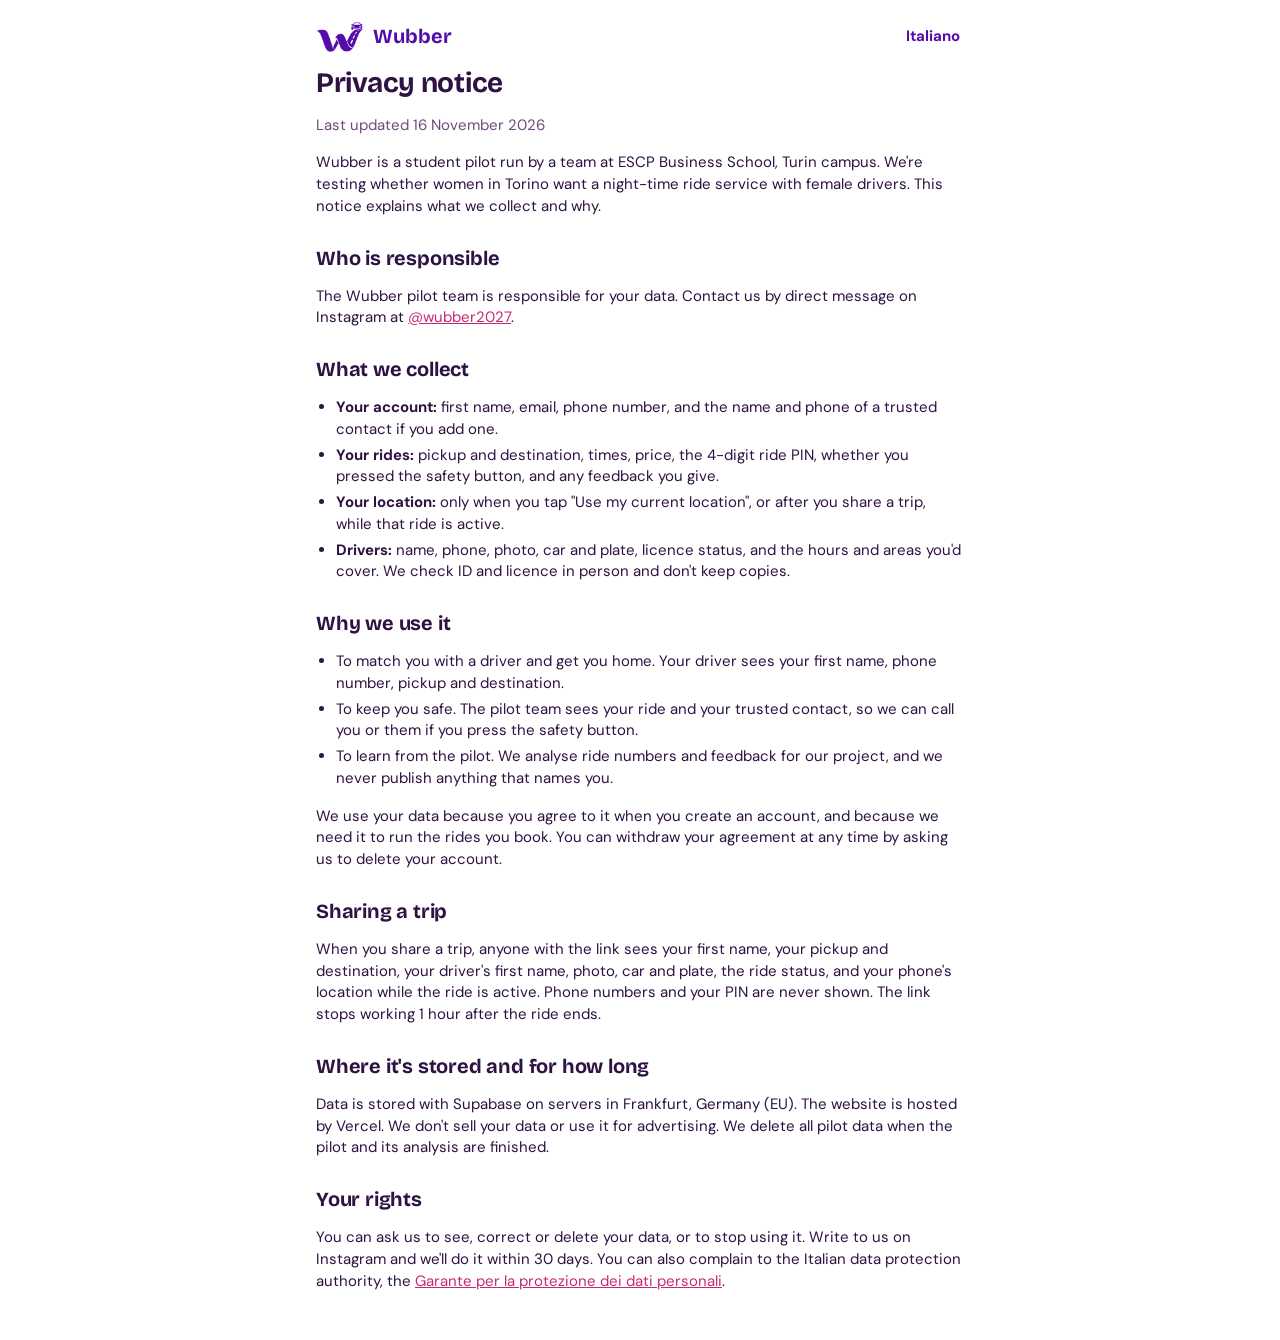
==== privacy.html @ 51c751d9 "Privacy notice, driver photos, live trip sharing, Italian, install button - privacy.html (EN/IT) and" ====
<!doctype html>
<html lang="en">
<head>
<meta charset="utf-8">
<meta name="viewport" content="width=device-width, initial-scale=1, viewport-fit=cover">
<meta name="theme-color" content="#540CAA">
<title>Wubber privacy</title>
<link rel="icon" href="icon-192.png" type="image/png">
<link rel="preconnect" href="https://fonts.googleapis.com">
<link rel="preconnect" href="https://fonts.gstatic.com" crossorigin>
<link rel="stylesheet" href="https://fonts.googleapis.com/css2?family=Bricolage+Grotesque:opsz,wght@12..96,600;12..96,700&family=DM+Sans:opsz,wght@9..40,400;9..40,500;9..40,700&display=swap">
<link rel="stylesheet" href="styles.css">
<style>
  body { margin: 0; }
  .doc { max-width: 680px; margin: 0 auto; padding: 20px 16px 48px; display: flex; flex-direction: column; gap: 14px; }
  .doc h2 { margin-top: 12px; }
  .doc ul { margin: 0; padding-left: 20px; display: flex; flex-direction: column; gap: 4px; }
  .doc-top { display: flex; align-items: center; justify-content: space-between; gap: 10px; }
  .doc-top a.brand-link { display: flex; align-items: center; gap: 10px; font-family: var(--font-display); font-weight: 700; font-size: 20px; color: var(--brand); text-decoration: none; }
  html[data-lang="it"] [lang="en"].body, html:not([data-lang="it"]) [lang="it"].body { display: none; }
</style>
</head>
<body>
<main class="doc" data-no-translate>
  <div class="doc-top">
    <a class="brand-link" href="./"><img src="logo-mark.png" alt="" width="47" height="30">Wubber</a>
    <button type="button" class="lang-btn" data-lang-toggle data-no-translate>Italiano</button>
  </div>

  <section class="body section" lang="en">
    <h1>Privacy notice</h1>
    <p class="muted">Last updated 16 November 2026</p>
    <p>Wubber is a student pilot run by a team at ESCP Business School, Turin campus. We're testing whether women in Torino want a night-time ride service with female drivers. This notice explains what we collect and why.</p>

    <h2>Who is responsible</h2>
    <p>The Wubber pilot team is responsible for your data. Contact us by direct message on Instagram at <a href="https://www.instagram.com/wubber2027/" target="_blank" rel="noopener">@wubber2027</a>.</p>

    <h2>What we collect</h2>
    <ul>
      <li><b>Your account:</b> first name, email, phone number, and the name and phone of a trusted contact if you add one.</li>
      <li><b>Your rides:</b> pickup and destination, times, price, the 4-digit ride PIN, whether you pressed the safety button, and any feedback you give.</li>
      <li><b>Your location:</b> only when you tap "Use my current location", or after you share a trip, while that ride is active.</li>
      <li><b>Drivers:</b> name, phone, photo, car and plate, licence status, and the hours and areas you'd cover. We check ID and licence in person and don't keep copies.</li>
    </ul>

    <h2>Why we use it</h2>
    <ul>
      <li>To match you with a driver and get you home. Your driver sees your first name, phone number, pickup and destination.</li>
      <li>To keep you safe. The pilot team sees your ride and your trusted contact, so we can call you or them if you press the safety button.</li>
      <li>To learn from the pilot. We analyse ride numbers and feedback for our project, and we never publish anything that names you.</li>
    </ul>
    <p>We use your data because you agree to it when you create an account, and because we need it to run the rides you book. You can withdraw your agreement at any time by asking us to delete your account.</p>

    <h2>Sharing a trip</h2>
    <p>When you share a trip, anyone with the link sees your first name, your pickup and destination, your driver's first name, photo, car and plate, the ride status, and your phone's location while the ride is active. Phone numbers and your PIN are never shown. The link stops working 1 hour after the ride ends.</p>

    <h2>Where it's stored and for how long</h2>
    <p>Data is stored with Supabase on servers in Frankfurt, Germany (EU). The website is hosted by Vercel. We don't sell your data or use it for advertising. We delete all pilot data when the pilot and its analysis are finished.</p>

    <h2>Your rights</h2>
    <p>You can ask us to see, correct or delete your data, or to stop using it. Write to us on Instagram and we'll do it within 30 days. You can also complain to the Italian data protection authority, the <a href="https://www.garanteprivacy.it" target="_blank" rel="noopener">Garante per la protezione dei dati personali</a>.</p>
  </section>

  <section class="body section" lang="it">
    <h1>Informativa sulla privacy</h1>
    <p class="muted">Ultimo aggiornamento: 16 novembre 2026</p>
    <p>Wubber è un progetto pilota gestito da un gruppo di studenti di ESCP Business School, campus di Torino. Stiamo verificando se le donne a Torino desiderano un servizio di corse notturne con autiste donne. Questa informativa spiega quali dati raccogliamo e perché.</p>

    <h2>Chi è responsabile</h2>
    <p>Il team del progetto pilota Wubber è responsabile dei tuoi dati. Contattaci con un messaggio diretto su Instagram: <a href="https://www.instagram.com/wubber2027/" target="_blank" rel="noopener">@wubber2027</a>.</p>

    <h2>Cosa raccogliamo</h2>
    <ul>
      <li><b>Il tuo account:</b> nome, email, numero di telefono e, se lo aggiungi, nome e telefono di un contatto di fiducia.</li>
      <li><b>Le tue corse:</b> partenza e destinazione, orari, prezzo, il PIN di 4 cifre, se hai premuto il pulsante di sicurezza e il feedback che lasci.</li>
      <li><b>La tua posizione:</b> solo quando tocchi "Usa la mia posizione attuale" oppure, dopo aver condiviso un viaggio, mentre quella corsa è in corso.</li>
      <li><b>Autiste:</b> nome, telefono, foto, auto e targa, stato della licenza, orari e zone. Verifichiamo documento e licenza di persona e non ne conserviamo copie.</li>
    </ul>

    <h2>Perché li usiamo</h2>
    <ul>
      <li>Per abbinarti a un'autista e portarti a casa. L'autista vede il tuo nome, il tuo telefono, la partenza e la destinazione.</li>
      <li>Per la tua sicurezza. Il team vede la tua corsa e il tuo contatto di fiducia, così può chiamare te o lui se premi il pulsante di sicurezza.</li>
      <li>Per imparare dal progetto. Analizziamo numeri delle corse e feedback per il nostro progetto, senza mai pubblicare nulla che ti identifichi.</li>
    </ul>
    <p>Usiamo i tuoi dati perché dai il consenso quando crei l'account e perché ci servono per gestire le corse che prenoti. Puoi revocare il consenso in qualsiasi momento chiedendoci di eliminare il tuo account.</p>

    <h2>Condividere un viaggio</h2>
    <p>Quando condividi un viaggio, chi ha il link vede il tuo nome, partenza e destinazione, il nome, la foto, l'auto e la targa dell'autista, lo stato della corsa e la posizione del tuo telefono mentre la corsa è in corso. Numeri di telefono e PIN non vengono mai mostrati. Il link smette di funzionare 1 ora dopo la fine della corsa.</p>

    <h2>Dove sono conservati e per quanto</h2>
    <p>I dati sono conservati da Supabase su server a Francoforte, in Germania (UE). Il sito è ospitato da Vercel. Non vendiamo i tuoi dati e non li usiamo per pubblicità. Cancelliamo tutti i dati del progetto quando il pilota e la sua analisi sono conclusi.</p>

    <h2>I tuoi diritti</h2>
    <p>Puoi chiederci di vedere, correggere o cancellare i tuoi dati, o di smettere di usarli. Scrivici su Instagram e lo faremo entro 30 giorni. Puoi anche presentare reclamo al <a href="https://www.garanteprivacy.it" target="_blank" rel="noopener">Garante per la protezione dei dati personali</a>.</p>
  </section>
</main>
<script src="i18n.js"></script>
</body>
</html>
---- styles.css ----
/* Layout: one phone-width app column, three tabs (Ride, Drive, Team) switched from a bottom bar. Deliberately light: pink and white. */
:root {
  --bg: #FFFFFF;
  --surface: #FFF2F7;
  --surface-2: #FFE3EF;
  --line: #EDC8DF;
  --ink: #2E1242;
  --muted: #6E4B7C;
  --accent: #C42A6F;
  --accent-ink: #FFFFFF;
  --accent-soft: #FFD9E9;
  --brand: #540CAA;
  --brand-soft: #EFE6FA;
  --danger: #B8212B;
  --danger-soft: #FDE2E4;
  --ok: #17704D;
  --ok-soft: #DCF2E7;
  --warn: #8A5300;
  --warn-soft: #FFEFD3;
  --shadow: 0 10px 28px rgba(120, 30, 70, 0.14);
  --font-display: "Bricolage Grotesque", "Avenir Next", "Segoe UI", sans-serif;
  --font-body: "DM Sans", "Helvetica Neue", "Segoe UI", sans-serif;
  --r-lg: 22px;
  --r-md: 14px;
  color-scheme: light;
}
html, body { background: var(--bg); color: var(--ink); }
body { font-family: var(--font-body); font-size: 15px; line-height: 1.45; -webkit-font-smoothing: antialiased; }
* { box-sizing: border-box; }
h1, h2, h3 { font-family: var(--font-display); margin: 0; text-wrap: balance; letter-spacing: -0.01em; }
h1 { font-size: 28px; line-height: 1.1; }
h2 { font-size: 20px; line-height: 1.2; }
h3 { font-size: 16px; }
p { margin: 0; }
button, input, select, textarea { font: inherit; color: inherit; }
a { color: var(--accent); }
:focus-visible { outline: 3px solid var(--accent); outline-offset: 2px; }
@media (prefers-reduced-motion: reduce) { * { transition: none !important; animation: none !important; } }

.app {
  max-width: 520px; margin: 0 auto;
  padding-left: max(16px, env(safe-area-inset-left, 0px));
  padding-right: max(16px, env(safe-area-inset-right, 0px));
  padding-block: 16px 112px;
  display: flex; flex-direction: column; gap: 16px;
}
.topbar { display: flex; align-items: center; justify-content: space-between; gap: 12px; }
.brand { display: flex; align-items: center; gap: 10px; }
.brand-mark { width: 36px; height: 36px; border-radius: 12px; background: var(--accent); color: var(--accent-ink); display: grid; place-items: center; flex: none; }
.brand-name { font-family: var(--font-display); font-weight: 700; font-size: 18px; line-height: 1; }
.brand-sub { font-size: 12px; color: var(--muted); margin-top: 3px; }
.conn { display: inline-flex; align-items: center; gap: 6px; font-size: 12px; font-weight: 500; color: var(--muted); padding: 6px 10px; border-radius: 999px; background: var(--surface); white-space: nowrap; }
.conn i { width: 8px; height: 8px; border-radius: 50%; background: var(--muted); }
.conn.live i { background: var(--ok); }
.conn.live { color: var(--ok); }

.banner { padding: 12px 14px; border-radius: var(--r-md); background: var(--warn-soft); color: var(--warn); font-size: 14px; }
.section { display: flex; flex-direction: column; gap: 16px; }
.card { background: var(--surface); border-radius: var(--r-lg); padding: 16px; display: flex; flex-direction: column; gap: 14px; }
.card.plain { background: var(--bg); border: 1px solid var(--line); }
.stack { display: flex; flex-direction: column; gap: 6px; }
.row { display: flex; gap: 10px; flex-wrap: wrap; align-items: center; }
.grid2 { display: grid; grid-template-columns: repeat(2, minmax(0, 1fr)); gap: 10px; }
.lbl { font-size: 12px; font-weight: 500; color: var(--muted); text-transform: uppercase; letter-spacing: 0.07em; }
.fine { font-size: 13px; color: var(--muted); }
.muted { color: var(--muted); }

input[type=text], input[type=tel], input[type=number], input[type=email], input[type=password], select, textarea {
  width: 100%; min-height: 46px; border-radius: 12px; border: 1px solid var(--line); background: var(--bg);
  padding: 10px 14px; font-size: 16px;
}
textarea { min-height: 80px; resize: vertical; }
input::placeholder, textarea::placeholder { color: var(--muted); opacity: .75; }
[hidden] { display: none !important; }
select { appearance: none; background-image: linear-gradient(45deg, transparent 50%, var(--muted) 50%), linear-gradient(135deg, var(--muted) 50%, transparent 50%); background-position: calc(100% - 20px) 50%, calc(100% - 15px) 50%; background-size: 5px 5px; background-repeat: no-repeat; padding-right: 36px; }

.btn { min-height: 48px; border-radius: 999px; border: none; padding: 0 20px; font-weight: 700; font-size: 16px; cursor: pointer; display: inline-flex; align-items: center; justify-content: center; gap: 8px; text-decoration: none; }
.btn-primary { background: var(--accent); color: var(--accent-ink); }
.btn-primary:disabled { background: #E4E0E2; color: #6F6A6D; cursor: not-allowed; }
.btn-ghost { background: var(--bg); color: var(--ink); border: 1px solid var(--line); }
.btn-danger { background: var(--danger); color: #FFFFFF; }
.btn-sm { min-height: 40px; font-size: 14px; padding: 0 14px; }
.btn-block { width: 100%; }
.btn-big { min-height: 58px; font-size: 17px; }
.linkbtn { background: none; border: none; padding: 6px 0; color: var(--accent); font-weight: 500; cursor: pointer; text-decoration: underline; text-underline-offset: 3px; min-height: 44px; }

/* Address autocomplete */
.ac { position: relative; }
.ac-list { position: absolute; z-index: 20; left: 0; right: 0; top: calc(100% + 6px); margin: 0; padding: 6px; list-style: none; background: var(--bg); border: 1px solid var(--line); border-radius: 16px; box-shadow: var(--shadow); max-height: 300px; overflow-y: auto; }
.opt { display: flex; gap: 10px; align-items: center; padding: 9px 10px; border-radius: 10px; cursor: pointer; min-height: 48px; }
.opt:hover, .opt[aria-selected=true] { background: var(--surface); }
.opt svg { flex: none; color: var(--muted); }
.opt b { display: block; font-weight: 700; font-size: 15px; }
.opt small { display: block; font-size: 12px; color: var(--muted); }
.opt.free b { font-weight: 500; }

/* Switch */
.switch-row { display: flex; align-items: center; justify-content: space-between; gap: 12px; min-height: 56px; }
.switch-row + .switch-row { border-top: 1px solid var(--line); }
input[role=switch] { appearance: none; flex: none; width: 52px; height: 32px; border-radius: 16px; background: var(--line); position: relative; cursor: pointer; transition: background .15s; }
input[role=switch]::after { content: ""; position: absolute; top: 3px; left: 3px; width: 26px; height: 26px; border-radius: 50%; background: var(--bg); box-shadow: 0 1px 3px rgba(58, 16, 41, .25); transition: transform .15s; }
input[role=switch]:checked { background: var(--accent); }
input[role=switch]:checked::after { transform: translateX(20px); }

/* Pills (radio / checkbox) */
.pills { display: flex; flex-wrap: wrap; gap: 8px; }
.pill { position: relative; display: inline-flex; align-items: center; min-height: 44px; padding: 0 14px; border-radius: 999px; border: 1px solid var(--line); background: var(--bg); font-size: 14px; font-weight: 500; cursor: pointer; }
.pill input { position: absolute; opacity: 0; inset: 0; margin: 0; cursor: pointer; }
.pill:has(input:checked) { background: var(--accent-soft); border-color: var(--accent); color: var(--accent); }
.pill:has(input:focus-visible) { outline: 3px solid var(--accent); outline-offset: 2px; }
.check { display: flex; gap: 10px; align-items: flex-start; font-size: 14px; color: var(--muted); }
.check input { width: 20px; height: 20px; margin: 1px 0 0; accent-color: var(--accent); flex: none; }

/* Estimate */
.estimate { border-radius: var(--r-md); background: var(--bg); border: 1px dashed var(--line); padding: 12px 14px; display: flex; flex-direction: column; gap: 6px; }
.est-row { display: flex; justify-content: space-between; gap: 12px; align-items: baseline; }
.est-row strong { font-family: var(--font-display); font-size: 22px; font-variant-numeric: tabular-nums; }
.est-row > div { display: flex; flex-direction: column; gap: 2px; }
.est-row > div:last-child { align-items: flex-end; text-align: right; }

/* Live ride */
.steps { display: grid; grid-template-columns: repeat(4, minmax(0, 1fr)); gap: 6px; }
.step { display: flex; flex-direction: column; gap: 6px; font-size: 11px; color: var(--muted); font-weight: 500; }
.step i { height: 6px; border-radius: 3px; background: var(--line); }
.step.done i { background: var(--accent); }
.step.done { color: var(--ink); }
.pin { display: flex; gap: 8px; }
.pin.sm { gap: 5px; } .pin.sm span { width: 34px; height: 42px; font-size: 20px; border-radius: 10px; }
.pin span { width: 48px; height: 58px; border-radius: 12px; background: var(--bg); border: 1px solid var(--line); display: grid; place-items: center; font-family: var(--font-display); font-size: 28px; font-weight: 700; font-variant-numeric: tabular-nums; }
.driver { display: flex; gap: 14px; align-items: center; }
.avatar { width: 60px; height: 60px; border-radius: 50%; background: var(--accent-soft); color: var(--accent); display: grid; place-items: center; font-family: var(--font-display); font-weight: 700; font-size: 22px; flex: none; }
.badges { display: flex; flex-wrap: wrap; gap: 6px; }
.badge { display: inline-flex; align-items: center; gap: 5px; padding: 4px 9px; border-radius: 8px; font-size: 12px; font-weight: 500; background: var(--ok-soft); color: var(--ok); }
.kv { display: grid; grid-template-columns: repeat(2, minmax(0, 1fr)); gap: 12px; }
.kv div { display: flex; flex-direction: column; gap: 2px; min-width: 0; }
.kv b { font-weight: 500; overflow-wrap: anywhere; }
.alert { background: var(--danger-soft); color: var(--danger); border-radius: var(--r-md); padding: 12px 14px; font-weight: 500; font-size: 14px; }
.note { background: var(--ok-soft); color: var(--ok); border-radius: var(--r-md); padding: 12px 14px; font-size: 14px; }

/* Chips & lists (team) */
.chip { display: inline-flex; align-items: center; padding: 3px 9px; border-radius: 999px; font-size: 12px; font-weight: 700; letter-spacing: .02em; }
.chip.new { background: var(--accent-soft); color: var(--accent); }
.chip.assigned { background: var(--warn-soft); color: var(--warn); }
.chip.on_trip { background: var(--accent); color: var(--accent-ink); }
.chip.completed, .chip.verified { background: var(--ok-soft); color: var(--ok); }
.chip.cancelled, .chip.rejected { background: var(--surface-2); color: var(--muted); }
.chip.pending { background: var(--warn-soft); color: var(--warn); }
.chip.sos { background: var(--danger); color: #FFFFFF; }
.item { border: 1px solid var(--line); background: var(--bg); border-radius: 16px; padding: 14px; display: flex; flex-direction: column; gap: 10px; }
.item.sos { border-color: var(--danger); background: var(--danger-soft); }
.item-head { display: flex; justify-content: space-between; align-items: center; gap: 8px; }
.item-head time { font-size: 12px; color: var(--muted); font-variant-numeric: tabular-nums; }
.route { display: grid; gap: 6px; }
.route div { display: grid; grid-template-columns: 48px minmax(0, 1fr); gap: 8px; align-items: baseline; }
.route div b { font-weight: 500; overflow-wrap: anywhere; }
.assign { display: grid; grid-template-columns: minmax(0, 2fr) minmax(0, 1fr) minmax(0, 1fr); gap: 8px; }
.assign label { display: flex; flex-direction: column; gap: 4px; min-width: 0; }
@media (max-width: 420px) { .assign { grid-template-columns: repeat(2, minmax(0, 1fr)); } .assign label:first-child { grid-column: 1 / -1; } }
.empty { padding: 18px; border-radius: 16px; border: 1px dashed var(--line); color: var(--muted); font-size: 14px; text-align: center; }
.sec-head { display: flex; justify-content: space-between; align-items: baseline; gap: 10px; }
.count { font-size: 13px; color: var(--muted); font-variant-numeric: tabular-nums; }

.tiles { display: grid; grid-template-columns: repeat(3, minmax(0, 1fr)); gap: 8px; }
@media (max-width: 420px) { .tiles { grid-template-columns: repeat(2, minmax(0, 1fr)); } }
.tile { background: var(--surface); border-radius: 16px; padding: 12px; display: flex; flex-direction: column; gap: 2px; min-width: 0; }
.tile strong { font-family: var(--font-display); font-size: 26px; line-height: 1.1; font-variant-numeric: tabular-nums; }
.tile span { font-size: 12px; color: var(--muted); }
.bars { display: flex; flex-direction: column; gap: 8px; }
.bar { display: grid; grid-template-columns: minmax(0, 1.3fr) minmax(0, 2fr) 34px; gap: 10px; align-items: center; font-size: 13px; }
.bar .track { height: 10px; border-radius: 5px; background: var(--surface-2); overflow: hidden; }
.bar .fill { display: block; height: 100%; background: var(--accent); border-radius: 5px; }
.bar em { font-style: normal; text-align: right; font-variant-numeric: tabular-nums; color: var(--muted); }
details.fold summary { cursor: pointer; font-weight: 500; min-height: 44px; display: flex; align-items: center; }

/* Bottom nav */
.tabbar { position: fixed; left: 0; right: 0; bottom: 0; z-index: 30; background: var(--bg); border-top: 1px solid var(--line);
  padding-left: max(16px, env(safe-area-inset-left, 0px)); padding-right: max(16px, env(safe-area-inset-right, 0px));
  padding-top: 6px; padding-bottom: calc(6px + env(safe-area-inset-bottom, 0px)); }
.tabbar nav { max-width: 520px; margin: 0 auto; display: grid; grid-template-columns: repeat(3, minmax(0, 1fr)); gap: 6px; }
.tab { min-height: 54px; border: none; background: none; border-radius: 14px; display: flex; flex-direction: column; align-items: center; justify-content: center; gap: 3px; font-size: 12px; font-weight: 500; color: var(--muted); cursor: pointer; }
.tab[aria-current=page] { color: var(--accent); background: var(--surface); }
.tab .dot { position: absolute; }

/* Sheet & toast */
.sheet-wrap { position: fixed; inset: 0; z-index: 50; background: rgba(58, 16, 41, 0.45); display: flex; align-items: flex-end; justify-content: center; }
.sheet { width: 100%; max-width: 520px; background: var(--bg); border-radius: 26px 26px 0 0; display: flex; flex-direction: column; gap: 14px;
  padding: 24px max(20px, env(safe-area-inset-right, 0px)) calc(24px + env(safe-area-inset-bottom, 0px)) max(20px, env(safe-area-inset-left, 0px)); }
.sos-num { font-family: var(--font-display); font-size: 56px; font-weight: 700; color: var(--danger); line-height: 1; letter-spacing: .02em; }
.toast { position: fixed; z-index: 60; left: 50%; transform: translateX(-50%); bottom: calc(84px + env(safe-area-inset-bottom, 0px)); max-width: min(480px, calc(100% - 32px)); background: var(--ink); color: #FFFFFF; padding: 12px 16px; border-radius: 14px; font-size: 14px; box-shadow: var(--shadow); }
.toast.err { background: var(--danger); }
.copybox { width: 100%; min-height: 90px; font-size: 14px; }

/* Leaflet core (inlined: its stylesheet can't load from a CDN here) */
.leaflet-pane, .leaflet-marker-icon, .leaflet-marker-shadow, .leaflet-pane > svg, .leaflet-pane > canvas, .leaflet-zoom-box, .leaflet-layer { position: absolute; left: 0; top: 0; }
.leaflet-container { overflow: hidden; -webkit-tap-highlight-color: transparent; background: var(--map-bg); font-family: var(--font-body); outline: none; }
.leaflet-container img.leaflet-marker-icon { max-width: none !important; }
.leaflet-pane { z-index: 400; } .leaflet-overlay-pane { z-index: 400; } .leaflet-marker-pane { z-index: 600; } .leaflet-tooltip-pane { z-index: 650; } .leaflet-popup-pane { z-index: 700; }
.leaflet-map-pane canvas { z-index: 100; }
.leaflet-control { position: relative; z-index: 800; pointer-events: auto; float: left; clear: both; }
.leaflet-top, .leaflet-bottom { position: absolute; z-index: 1000; pointer-events: none; }
.leaflet-top { top: 0; } .leaflet-right { right: 0; } .leaflet-bottom { bottom: 0; } .leaflet-left { left: 0; }
.leaflet-right .leaflet-control { float: right; }
.leaflet-top .leaflet-control { margin-top: 10px; } .leaflet-bottom .leaflet-control { margin-bottom: 0; } .leaflet-left .leaflet-control { margin-left: 10px; } .leaflet-right .leaflet-control { margin-right: 10px; }
.leaflet-container.leaflet-touch-drag, .leaflet-container.leaflet-touch-zoom { touch-action: none; }
.leaflet-grab { cursor: grab; } .leaflet-dragging .leaflet-grab { cursor: grabbing; }
.leaflet-bar { border-radius: 12px; box-shadow: var(--shadow); overflow: hidden; }
.leaflet-bar a { display: block; width: 44px; height: 44px; line-height: 44px; text-align: center; background: var(--bg); color: var(--ink); text-decoration: none; font-size: 22px; font-weight: 700; }
.leaflet-bar a + a { border-top: 1px solid var(--line); }
.leaflet-control-attribution { background: rgba(255, 255, 255, .85); padding: 1px 6px; font-size: 10px; color: var(--muted); border-top-left-radius: 6px; }
.leaflet-control-attribution a { color: var(--muted); }

/* Maps */
:root { --map-bg: #F6EEF2; }
.mapbox { isolation: isolate; z-index: 0; position: relative; height: 190px; border-radius: 16px; overflow: hidden; background: var(--map-bg); border: 1px solid var(--line); }
.mapbox .map { position: absolute; inset: 0; }
.mapbox .map-hint { position: absolute; z-index: 1100; left: 10px; top: 10px; display: inline-flex; align-items: center; gap: 6px; padding: 7px 11px; border-radius: 999px; background: var(--bg); box-shadow: var(--shadow); font-size: 13px; font-weight: 500; color: var(--ink); border: 0; cursor: pointer; min-height: 36px; }
.mapbox .map-msg { position: absolute; inset: 0; display: grid; place-items: center; padding: 16px; text-align: center; color: var(--muted); font-size: 13px; }
.field-row { display: flex; gap: 8px; align-items: stretch; }
.field-row .ac { flex: 1 1 auto; min-width: 0; }
.pinbtn { flex: none; width: 46px; min-height: 46px; border-radius: 12px; border: 1px solid var(--line); background: var(--bg); color: var(--accent); display: grid; place-items: center; cursor: pointer; }
.opt.maprow b { color: var(--accent); }
.mk { width: 32px; height: 32px; border-radius: 50% 50% 50% 0; transform: rotate(-45deg); display: grid; place-items: center; box-shadow: 0 3px 8px rgba(58, 16, 41, .35); border: 2px solid #FFFFFF; }
.mk span { transform: rotate(45deg); color: #FFFFFF; font-weight: 700; font-size: 13px; font-family: var(--font-body); }
.mk-a { background: var(--ink); } .mk-b { background: var(--accent); }
.mk-wrap { background: none; border: 0; }
.wsr-canvas { pointer-events: none; }

/* Pin picker */
.picker { position: fixed; inset: 0; z-index: 70; background: var(--map-bg); }
.picker-map { position: absolute; inset: 0; isolation: isolate; }
.picker { isolation: isolate; }
.picker-top { position: absolute; z-index: 1200; top: 0; left: 0; right: 0; display: flex; align-items: center; gap: 10px;
  padding: calc(10px + env(safe-area-inset-top, 0px)) max(12px, env(safe-area-inset-right, 0px)) 10px max(12px, env(safe-area-inset-left, 0px)); pointer-events: none; }
.picker-top > * { pointer-events: auto; }
.picker-top h2 { font-size: 17px; background: var(--bg); padding: 10px 14px; border-radius: 999px; box-shadow: var(--shadow); }
.iconbtn { width: 46px; height: 46px; border-radius: 50%; border: 0; background: var(--bg); box-shadow: var(--shadow); display: grid; place-items: center; cursor: pointer; color: var(--ink); flex: none; }
.center-pin { position: absolute; z-index: 1150; left: 50%; top: 50%; transform: translate(-50%, -100%); pointer-events: none; filter: drop-shadow(0 4px 6px rgba(58, 16, 41, .35)); }
.center-dot { position: absolute; z-index: 1149; left: 50%; top: 50%; width: 8px; height: 8px; margin: -4px 0 0 -4px; border-radius: 50%; background: rgba(58, 16, 41, .45); pointer-events: none; }
.picker-card { position: absolute; z-index: 1200; left: 0; right: 0; bottom: 0; margin: 0 auto; max-width: 520px; background: var(--bg); border-radius: 24px 24px 0 0; box-shadow: var(--shadow); display: flex; flex-direction: column; gap: 8px;
  padding: 18px max(18px, env(safe-area-inset-right, 0px)) calc(18px + env(safe-area-inset-bottom, 0px)) max(18px, env(safe-area-inset-left, 0px)); }
.picker-card b { font-family: var(--font-display); font-size: 20px; line-height: 1.2; }
.picker-card .leaflet-control-attribution { display: none; }
.picker .leaflet-bottom { bottom: 190px; }

/* ===== Map-first ride screen ===== */
html, body { height: 100%; }
.sr { position: absolute; width: 1px; height: 1px; overflow: hidden; clip: rect(0 0 0 0); white-space: nowrap; }
.ride-screen { position: fixed; inset: 0; z-index: 10; background: var(--map-bg); }
.main-map { position: absolute; inset: 0; isolation: isolate; }
.map-msg-full { position: absolute; inset: 0 0 45% 0; display: grid; place-items: center; color: var(--muted); font-size: 14px; padding: 16px; text-align: center; }
.main-map .leaflet-top.leaflet-right { top: calc(env(safe-area-inset-top, 0px)); }
.main-map .leaflet-control-attribution { border-radius: 0 0 0 6px; }
.fab { position: absolute; z-index: 20; top: calc(14px + env(safe-area-inset-top, 0px)); left: calc(14px + env(safe-area-inset-left, 0px));
  width: 48px; height: 48px; border-radius: 50%; border: 0; background: var(--bg); color: var(--ink); box-shadow: var(--shadow); display: grid; place-items: center; cursor: pointer; }
.fab-right { left: auto; right: calc(14px + env(safe-area-inset-right, 0px)); top: calc(30px + env(safe-area-inset-top, 0px)); }
.fab-sos { background: var(--danger); color: #FFFFFF; }
.sheet-main { position: absolute; z-index: 30; left: 0; right: 0; bottom: 0; margin: 0 auto; max-width: 560px; max-height: 62%; overflow-y: auto; overscroll-behavior: contain;
  background: var(--bg); border-radius: 22px 22px 0 0; box-shadow: 0 -8px 30px rgba(58, 16, 41, .16);
  padding: 6px max(18px, env(safe-area-inset-right, 0px)) calc(18px + env(safe-area-inset-bottom, 0px)) max(18px, env(safe-area-inset-left, 0px)); }
@media (min-width: 900px) {
  .sheet-main { left: 24px; right: auto; top: 88px; bottom: auto; width: 400px; max-height: calc(100% - 112px); border-radius: 22px; margin: 0; padding-bottom: 20px; }
  .sheet-main .handle { display: none; }
}
.handle { width: 40px; height: 5px; border-radius: 3px; background: var(--line); margin: 4px auto 12px; }
.sv { display: flex; flex-direction: column; gap: 14px; }
.sv-head { display: flex; align-items: center; gap: 10px; }
.sv-head h2 { font-family: var(--font-body); font-weight: 700; font-size: 20px; }
.iconbtn.sm { width: 40px; height: 40px; box-shadow: none; background: var(--surface); }
.greet { font-family: var(--font-body); font-weight: 700; font-size: 24px; letter-spacing: -0.02em; }
.whereto { display: flex; align-items: center; gap: 12px; width: 100%; min-height: 58px; padding: 0 8px 0 18px; border: 0; border-radius: 16px; background: var(--surface); color: var(--ink); cursor: pointer; text-align: left; }
.wt-text { flex: 1; font-size: 19px; font-weight: 700; }
.now-chip { display: inline-flex; align-items: center; gap: 6px; padding: 8px 12px; border-radius: 999px; background: var(--bg); font-size: 14px; font-weight: 700; }
.row-btn, .row-static { display: flex; align-items: center; gap: 14px; width: 100%; min-height: 60px; padding: 8px 2px; border: 0; background: none; color: var(--ink); text-align: left; cursor: pointer; border-bottom: 1px solid var(--surface-2); }
.row-static { cursor: default; }
.row-btn:last-child, .row-static:last-child { border-bottom: 0; }
.row-btn .ico, .row-static .ico { flex: none; width: 40px; height: 40px; border-radius: 50%; background: var(--surface); display: grid; place-items: center; color: var(--ink); }
.rb-text { flex: 1; min-width: 0; display: flex; flex-direction: column; gap: 1px; }
.rb-text b { font-weight: 700; font-size: 16px; overflow: hidden; text-overflow: ellipsis; white-space: nowrap; }
.rb-text small { font-size: 13px; color: var(--muted); overflow: hidden; text-overflow: ellipsis; white-space: nowrap; }
.chev { flex: none; color: var(--muted); }
.r-dot { display: block; width: 12px; height: 12px; border-radius: 50%; background: var(--ink); box-shadow: inset 0 0 0 3.5px var(--ink), inset 0 0 0 6px #FFFFFF; }
.r-sq { display: block; width: 12px; height: 12px; background: var(--accent); }
.r-line { display: block; width: 2px; flex: 1; background: var(--line); margin: 4px 0; }
.promise { display: flex; gap: 12px; align-items: flex-start; padding: 14px; border-radius: 16px; background: var(--surface); color: var(--ink); font-size: 14px; }
.promise svg { flex: none; color: var(--accent); margin-top: 1px; }

/* Choose a ride */
.trip-rows { display: grid; grid-template-columns: 24px minmax(0, 1fr); column-gap: 10px; align-items: center; }
.trip-rows .r-line { width: 2px; height: 14px; margin: 0 auto; flex: none; }
.trip-rows .ico-col { display: grid; place-items: center; }
.trip-row { display: flex; flex-direction: column; align-items: flex-start; gap: 1px; padding: 6px 0; min-height: 48px; border: 0; background: none; color: var(--ink); text-align: left; cursor: pointer; min-width: 0; }
.trip-row small { font-size: 12px; color: var(--muted); }
.trip-row b { font-weight: 700; font-size: 15px; max-width: 100%; overflow: hidden; text-overflow: ellipsis; white-space: nowrap; }
.ride-opt { display: flex; align-items: center; gap: 14px; padding: 14px; border-radius: 16px; border: 2px solid var(--ink); background: var(--bg); }
.ride-opt .car { flex: none; width: 56px; height: 56px; border-radius: 14px; background: var(--accent-soft); color: var(--accent); display: grid; place-items: center; }
.ride-opt .om { flex: 1; min-width: 0; display: flex; flex-direction: column; gap: 2px; }
.ride-opt .om b { font-size: 17px; }
.ride-opt .om small { font-size: 13px; color: var(--muted); }
.ride-opt .op { text-align: right; display: flex; flex-direction: column; gap: 2px; }
.ride-opt .op b { font-size: 17px; font-variant-numeric: tabular-nums; }
.ride-opt .op small { font-size: 12px; color: var(--muted); }

/* Live ride in the sheet */
.live-head { display: flex; justify-content: space-between; align-items: flex-start; gap: 12px; }
.live-head h2 { font-family: var(--font-body); font-weight: 700; font-size: 22px; }
.actions { display: grid; grid-template-columns: repeat(3, minmax(0, 1fr)); gap: 8px; }
.act { display: flex; flex-direction: column; align-items: center; gap: 6px; padding: 12px 6px; min-height: 76px; border-radius: 14px; border: 0; background: var(--surface); color: var(--ink); font-size: 13px; font-weight: 500; cursor: pointer; text-decoration: none; text-align: center; }
.act.red { background: var(--danger-soft); color: var(--danger); }

/* Search screen */
.search-screen { position: fixed; inset: 0; z-index: 60; background: var(--bg); overflow-y: auto; }
.search-inner { max-width: 560px; margin: 0 auto; display: flex; flex-direction: column; gap: 12px;
  padding: calc(12px + env(safe-area-inset-top, 0px)) max(16px, env(safe-area-inset-right, 0px)) calc(24px + env(safe-area-inset-bottom, 0px)) max(16px, env(safe-area-inset-left, 0px)); }
.search-top { display: flex; align-items: center; gap: 10px; }
.search-top h2 { font-family: var(--font-body); font-weight: 700; font-size: 20px; }
.search-top .iconbtn { box-shadow: none; }
.route-box { display: flex; gap: 12px; padding: 10px 12px 10px 14px; border-radius: 16px; background: var(--surface); }
.route-icons { display: flex; flex-direction: column; align-items: center; padding: 19px 0; }
.route-fields { flex: 1; display: flex; flex-direction: column; gap: 8px; min-width: 0; }
.route-fields input { background: var(--bg); border-color: transparent; font-weight: 500; }
.route-fields input:focus { border-color: var(--ink); outline: none; box-shadow: 0 0 0 1px var(--ink); }
.search-hint { padding: 0 4px; }
.search-screen .ac-list { position: static; box-shadow: none; border: 0; max-height: none; padding: 0; border-radius: 0; }
.search-screen .opt { min-height: 60px; border-radius: 0; border-bottom: 1px solid var(--surface-2); padding: 10px 4px; }
.search-screen .opt svg { width: 36px; height: 36px; padding: 8px; border-radius: 50%; background: var(--surface); color: var(--ink); }
.search-screen .opt.maprow svg { color: var(--accent); }

/* Pages and menu */
.page { min-height: 100%; background: var(--bg); }
.page-top { position: sticky; top: env(safe-area-inset-top, 0px); z-index: 20; display: flex; align-items: center; gap: 10px; background: var(--bg); border-bottom: 1px solid var(--surface-2);
  padding: 10px max(16px, env(safe-area-inset-right, 0px)) 10px max(16px, env(safe-area-inset-left, 0px)); }
.page-top h2 { font-family: var(--font-body); font-weight: 700; font-size: 18px; }
.page-top .iconbtn { box-shadow: none; background: var(--surface); }
.page .app { padding-block: 16px 48px; }
.drawer-wrap { position: fixed; inset: 0; z-index: 80; background: rgba(58, 16, 41, .4); }
.drawer { position: absolute; top: 0; bottom: 0; left: 0; width: min(310px, 86%); background: var(--bg); display: flex; flex-direction: column; gap: 4px; box-shadow: var(--shadow);
  padding: calc(20px + env(safe-area-inset-top, 0px)) 16px calc(20px + env(safe-area-inset-bottom, 0px)) max(16px, env(safe-area-inset-left, 0px)); }
.drawer .brand { padding: 4px 6px 18px; border-bottom: 1px solid var(--surface-2); margin-bottom: 8px; }
.dr-item { min-height: 52px; border: 0; background: none; text-align: left; padding: 0 10px; border-radius: 12px; font-size: 17px; font-weight: 700; color: var(--ink); cursor: pointer; }
.dr-item[aria-current=page] { background: var(--surface); color: var(--accent); }
.dr-foot { margin-top: auto; display: flex; flex-direction: column; gap: 8px; align-items: flex-start; padding: 0 6px; }
.seg { display: grid; grid-template-columns: repeat(2, minmax(0, 1fr)); gap: 4px; padding: 4px; border-radius: 14px; background: var(--surface); }
.seg button { min-height: 44px; border: 0; border-radius: 10px; background: none; font-weight: 700; font-size: 15px; color: var(--muted); cursor: pointer; }
.seg button[aria-selected=true] { background: var(--bg); color: var(--ink); box-shadow: 0 1px 4px rgba(58, 16, 41, .12); }
.req { color: var(--danger); margin-left: 3px; font-weight: 700; }
body.locked .fab, body.locked #main-map, body.locked .map-msg-full { display: none !important; }
body.locked .ride-screen { background: var(--surface); overflow-y: auto; }
body.locked .sheet-main { position: relative; top: auto; left: auto; right: auto; bottom: auto; width: auto; margin: 0 auto; max-width: 480px; max-height: none; overflow: visible; min-height: 100%;
  border-radius: 0; box-shadow: none; padding-top: calc(28px + env(safe-area-inset-top, 0px)); }
@media (min-width: 560px) { body.locked .sheet-main { margin: 48px auto; min-height: 0; border-radius: 22px; box-shadow: var(--shadow); padding-top: 28px; } }
body.locked .handle { display: none; }
#sv-auth .brand { padding-bottom: 6px; }
.toast { bottom: auto; top: calc(74px + env(safe-area-inset-top, 0px)); z-index: 90; }

/* ===== Real website additions ===== */
#auth-loading { padding: 24px 0; text-align: center; }
.gps-row .ico { color: var(--accent); }

/* ===== Wubber logo and colours ===== */
.auth-logo { display: flex; flex-direction: column; align-items: center; gap: 4px; padding: 4px 0 8px; }
.auth-logo img { width: 180px; height: auto; display: block; }
.brand-logo { height: 36px; width: auto; display: block; flex: none; }
.brand-name { color: var(--brand); }
.map-brand { position: absolute; z-index: 20; top: calc(14px + env(safe-area-inset-top, 0px)); left: calc(72px + env(safe-area-inset-left, 0px));
  height: 48px; display: flex; align-items: center; gap: 8px; padding: 0 18px 0 12px; border-radius: 24px; background: var(--bg); box-shadow: var(--shadow);
  font-family: var(--font-display); font-weight: 700; font-size: 22px; letter-spacing: -0.02em; color: var(--brand); }
.map-brand img { height: 30px; width: auto; display: block; }
body.locked .map-brand { display: none; }
.greet, .sv-head h2, .live-head h2, h1 { color: var(--ink); }
.mk-a { background: var(--brand); }
.r-dot { background: var(--brand); box-shadow: inset 0 0 0 3.5px var(--brand), inset 0 0 0 6px #FFFFFF; }
.ride-opt { border-color: var(--brand); }
.ride-opt .car { background: var(--brand-soft); color: var(--brand); }
.promise svg { color: var(--brand); }
.dr-item[aria-current=page] { color: var(--brand); background: var(--brand-soft); }
.seg button[aria-selected=true] { color: var(--brand); }
.social-card { flex-direction: row; align-items: center; gap: 14px; text-decoration: none; color: var(--ink); }
.social-card:hover { border-color: var(--brand); }
.social-ico { flex: none; width: 48px; height: 48px; border-radius: 14px; background: var(--brand-soft); color: var(--brand); display: grid; place-items: center; }

/* ---------- 16 Nov 2026: photos, sharing, install, language ---------- */
.avatar.has-photo { overflow: hidden; background: var(--brand-soft); }
.avatar img, .photo-preview img { width: 100%; height: 100%; object-fit: cover; display: block; border-radius: 50%; }
.photo-pick { display: flex; align-items: center; gap: 14px; }
.photo-pick input[type=file] { flex: 1 1 auto; min-width: 0; font-size: 14px; }
.photo-preview { overflow: hidden; }
.photo-preview:empty::before { content: ""; width: 26px; height: 26px; border-radius: 50%; border: 2px dashed var(--line); }
.photo-change { cursor: pointer; align-self: flex-start; padding: 0; min-height: 0; }
.share-note .linkbtn { display: inline; padding: 0; min-height: 0; margin-top: 6px; }
.auth-foot { display: flex; justify-content: center; align-items: center; gap: 10px; font-size: 14px; color: var(--muted); padding-top: 4px; }
.auth-foot a, .lang-btn { color: var(--brand); font-weight: 700; text-decoration: none; }
.lang-btn { background: none; border: 0; padding: 6px 4px; font: inherit; font-weight: 700; cursor: pointer; }
a.dr-item { display: flex; align-items: center; text-decoration: none; }
.ios-steps { margin: 0; padding-left: 22px; display: flex; flex-direction: column; gap: 8px; color: var(--ink); }
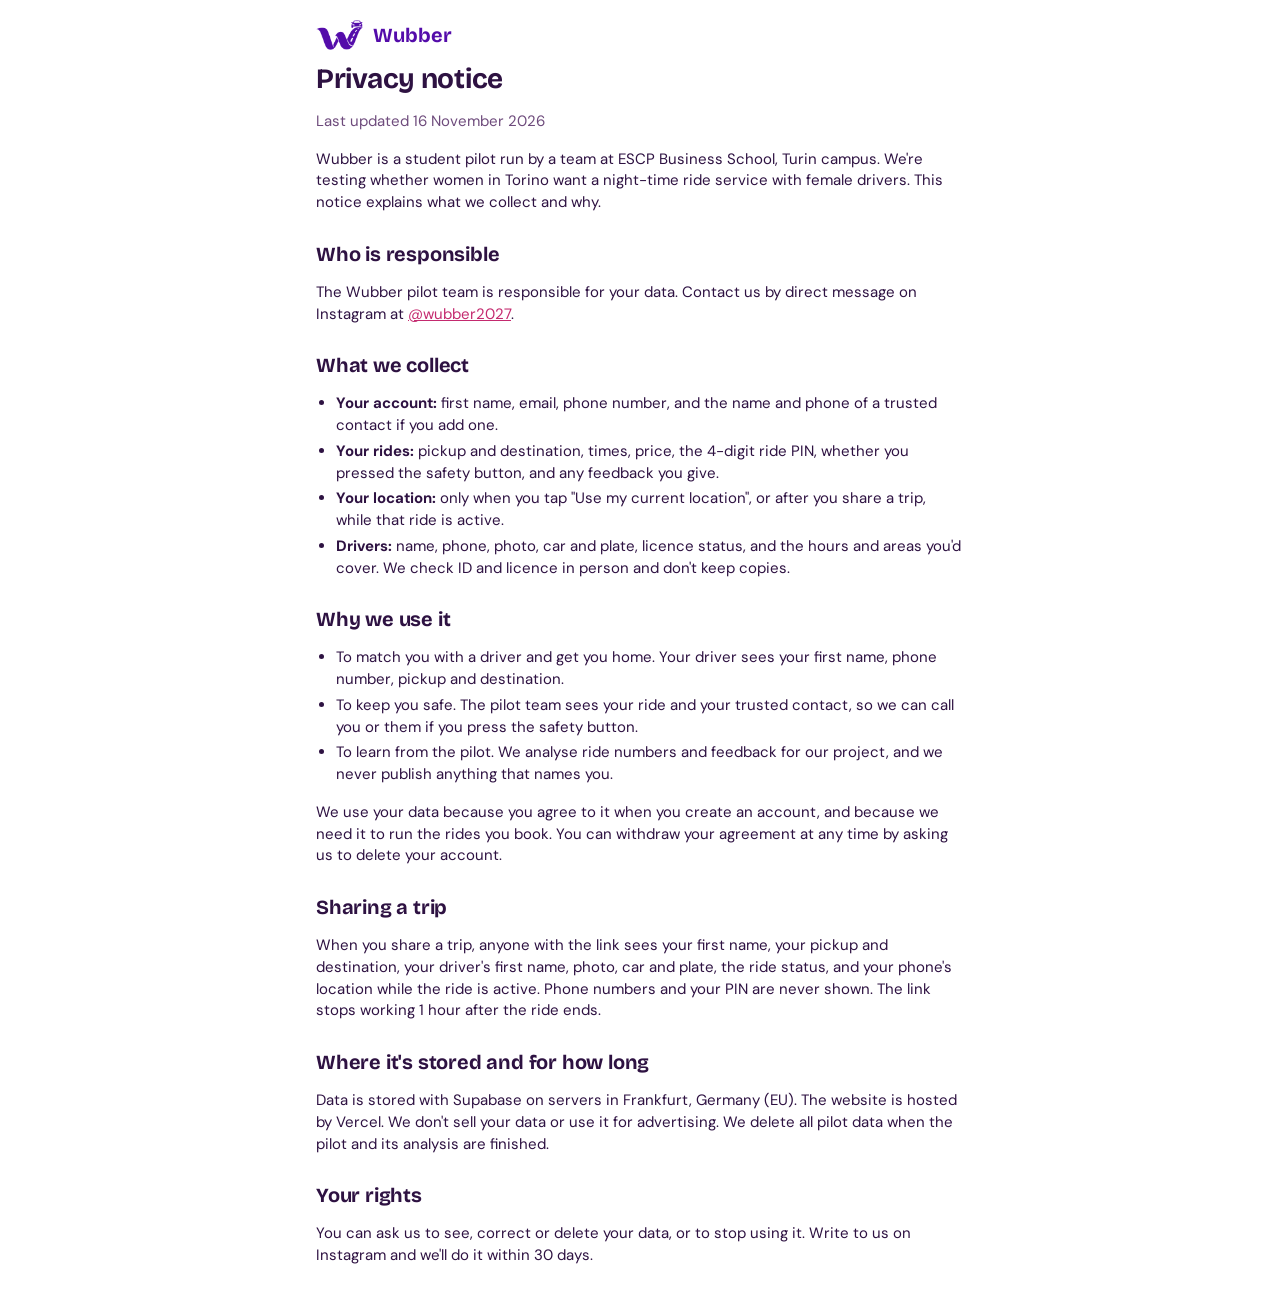
==== commit 40f5e65f: "Language flags in the menu, switch instantly; drop Garante paragraph Co-Authored-By: Claude Opus 5.5" ====
--- a/privacy.html
+++ b/privacy.html
@@ -24,7 +24,6 @@
 <main class="doc" data-no-translate>
   <div class="doc-top">
     <a class="brand-link" href="./"><img src="logo-mark.png" alt="" width="47" height="30">Wubber</a>
-    <button type="button" class="lang-btn" data-lang-toggle data-no-translate>Italiano</button>
   </div>
 
   <section class="body section" lang="en">
@@ -58,7 +57,7 @@
     <p>Data is stored with Supabase on servers in Frankfurt, Germany (EU). The website is hosted by Vercel. We don't sell your data or use it for advertising. We delete all pilot data when the pilot and its analysis are finished.</p>
 
     <h2>Your rights</h2>
-    <p>You can ask us to see, correct or delete your data, or to stop using it. Write to us on Instagram and we'll do it within 30 days. You can also complain to the Italian data protection authority, the <a href="https://www.garanteprivacy.it" target="_blank" rel="noopener">Garante per la protezione dei dati personali</a>.</p>
+    <p>You can ask us to see, correct or delete your data, or to stop using it. Write to us on Instagram and we'll do it within 30 days.</p>
   </section>
 
   <section class="body section" lang="it">
@@ -92,7 +91,7 @@
     <p>I dati sono conservati da Supabase su server a Francoforte, in Germania (UE). Il sito è ospitato da Vercel. Non vendiamo i tuoi dati e non li usiamo per pubblicità. Cancelliamo tutti i dati del progetto quando il pilota e la sua analisi sono conclusi.</p>
 
     <h2>I tuoi diritti</h2>
-    <p>Puoi chiederci di vedere, correggere o cancellare i tuoi dati, o di smettere di usarli. Scrivici su Instagram e lo faremo entro 30 giorni. Puoi anche presentare reclamo al <a href="https://www.garanteprivacy.it" target="_blank" rel="noopener">Garante per la protezione dei dati personali</a>.</p>
+    <p>Puoi chiederci di vedere, correggere o cancellare i tuoi dati, o di smettere di usarli. Scrivici su Instagram e lo faremo entro 30 giorni.</p>
   </section>
 </main>
 <script src="i18n.js"></script>
--- a/styles.css
+++ b/styles.css
@@ -392,3 +392,8 @@
 .lang-btn { background: none; border: 0; padding: 6px 4px; font: inherit; font-weight: 700; cursor: pointer; }
 a.dr-item { display: flex; align-items: center; text-decoration: none; }
 .ios-steps { margin: 0; padding-left: 22px; display: flex; flex-direction: column; gap: 8px; color: var(--ink); }
+.flags { display: flex; gap: 10px; }
+.flag { width: 40px; height: 28px; padding: 0; border: 2px solid transparent; border-radius: 7px; background: none; cursor: pointer; overflow: hidden; display: grid; opacity: .55; transition: opacity .15s, border-color .15s; }
+.flag svg { width: 100%; height: 100%; display: block; border-radius: 5px; box-shadow: 0 0 0 1px rgba(0,0,0,.12) inset; }
+.flag[aria-pressed=true] { opacity: 1; border-color: var(--brand); }
+.flag:hover { opacity: 1; }
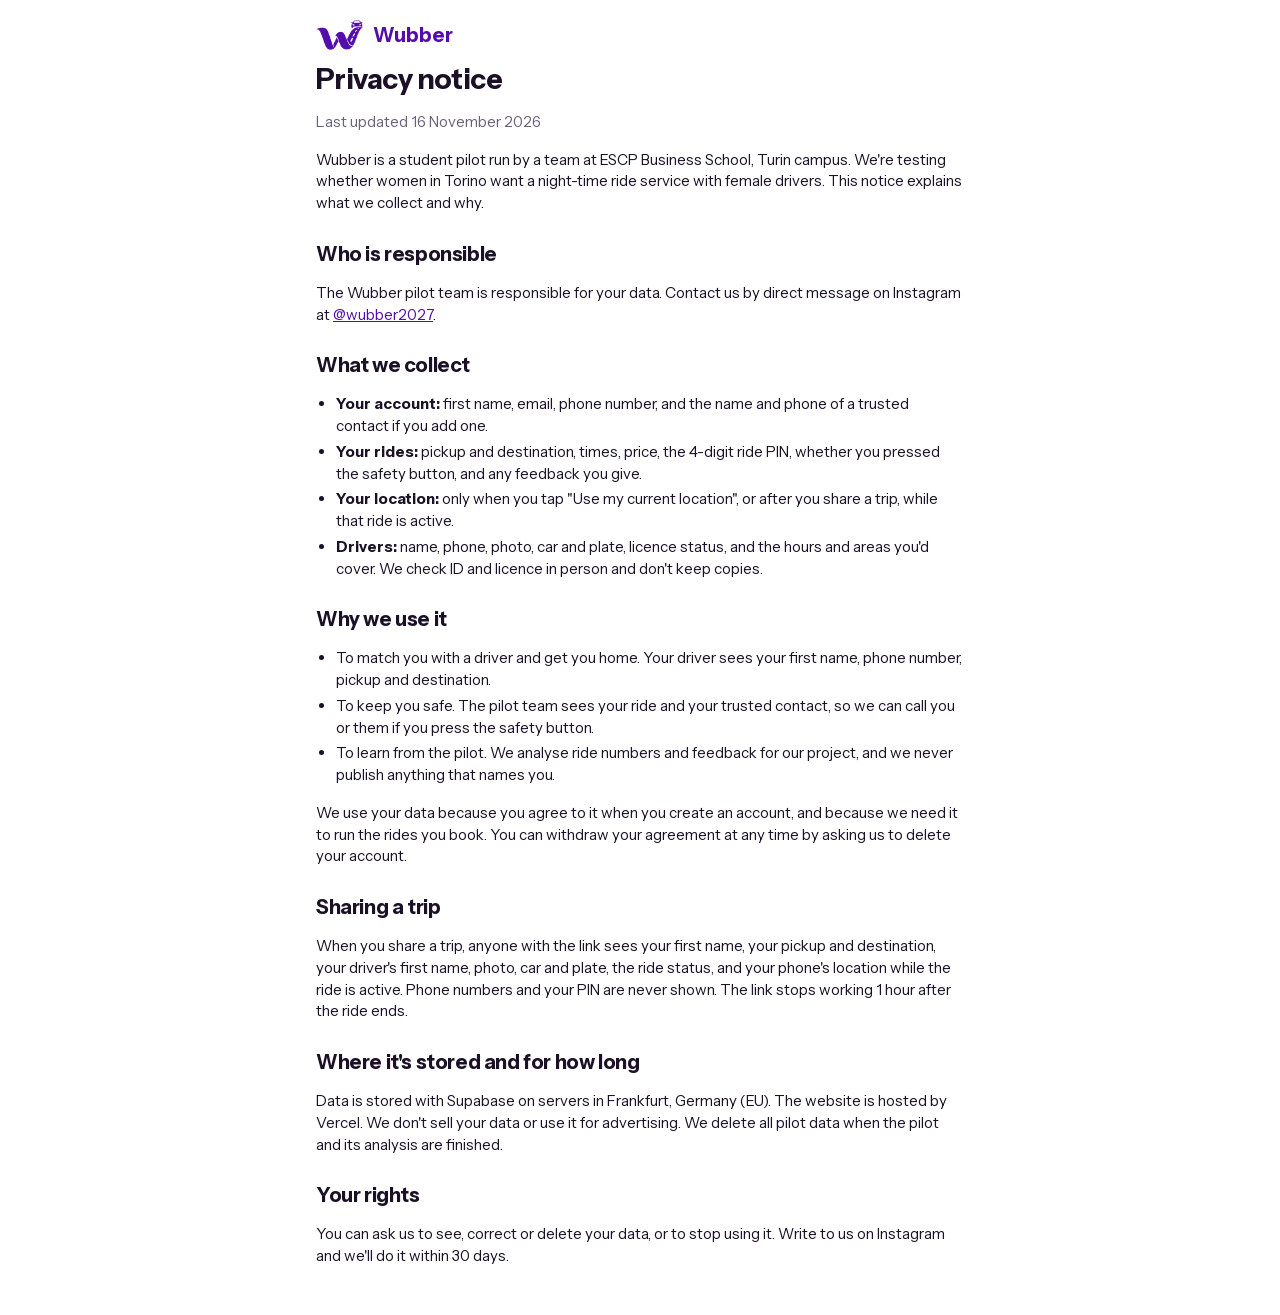
==== commit e1b68c82: "New default design: Bold (light, less purple, sans headings) and Night city (dark); self-hosted font" ====
--- a/privacy.html
+++ b/privacy.html
@@ -3,13 +3,14 @@
 <head>
 <meta charset="utf-8">
 <meta name="viewport" content="width=device-width, initial-scale=1, viewport-fit=cover">
-<meta name="theme-color" content="#540CAA">
+<meta name="theme-color" content="#FFFFFF">
+<meta name="color-scheme" content="light dark">
+<script src="theme.js"></script>
 <title>Wubber privacy</title>
 <link rel="icon" href="icon-192.png" type="image/png">
-<link rel="preconnect" href="https://fonts.googleapis.com">
-<link rel="preconnect" href="https://fonts.gstatic.com" crossorigin>
-<link rel="stylesheet" href="https://fonts.googleapis.com/css2?family=Bricolage+Grotesque:opsz,wght@12..96,600;12..96,700&family=DM+Sans:opsz,wght@9..40,400;9..40,500;9..40,700&display=swap">
 <link rel="stylesheet" href="styles.css">
+<link rel="stylesheet" href="looks/bold.css">
+<link rel="stylesheet" href="looks/night.css">
 <style>
   body { margin: 0; }
   .doc { max-width: 680px; margin: 0 auto; padding: 20px 16px 48px; display: flex; flex-direction: column; gap: 14px; }
@@ -23,7 +24,7 @@
 <body>
 <main class="doc" data-no-translate>
   <div class="doc-top">
-    <a class="brand-link" href="./"><img src="logo-mark.png" alt="" width="47" height="30">Wubber</a>
+    <a class="brand-link" href="./"><img src="logo-mark.png" data-logo="mark" alt="" width="47" height="30">Wubber</a>
   </div>
 
   <section class="body section" lang="en">
--- a/styles.css
+++ b/styles.css
@@ -22,6 +22,9 @@
   --font-body: "DM Sans", "Helvetica Neue", "Segoe UI", sans-serif;
   --r-lg: 22px;
   --r-md: 14px;
+  --disabled-bg: #E4E0E2;
+  --disabled-ink: #6F6A6D;
+  --attr-bg: rgba(255, 255, 255, .85);
   color-scheme: light;
 }
 html, body { background: var(--bg); color: var(--ink); }
@@ -76,7 +79,7 @@
 
 .btn { min-height: 48px; border-radius: 999px; border: none; padding: 0 20px; font-weight: 700; font-size: 16px; cursor: pointer; display: inline-flex; align-items: center; justify-content: center; gap: 8px; text-decoration: none; }
 .btn-primary { background: var(--accent); color: var(--accent-ink); }
-.btn-primary:disabled { background: #E4E0E2; color: #6F6A6D; cursor: not-allowed; }
+.btn-primary:disabled { background: var(--disabled-bg); color: var(--disabled-ink); cursor: not-allowed; }
 .btn-ghost { background: var(--bg); color: var(--ink); border: 1px solid var(--line); }
 .btn-danger { background: var(--danger); color: #FFFFFF; }
 .btn-sm { min-height: 40px; font-size: 14px; padding: 0 14px; }
@@ -186,7 +189,7 @@
 .sheet { width: 100%; max-width: 520px; background: var(--bg); border-radius: 26px 26px 0 0; display: flex; flex-direction: column; gap: 14px;
   padding: 24px max(20px, env(safe-area-inset-right, 0px)) calc(24px + env(safe-area-inset-bottom, 0px)) max(20px, env(safe-area-inset-left, 0px)); }
 .sos-num { font-family: var(--font-display); font-size: 56px; font-weight: 700; color: var(--danger); line-height: 1; letter-spacing: .02em; }
-.toast { position: fixed; z-index: 60; left: 50%; transform: translateX(-50%); bottom: calc(84px + env(safe-area-inset-bottom, 0px)); max-width: min(480px, calc(100% - 32px)); background: var(--ink); color: #FFFFFF; padding: 12px 16px; border-radius: 14px; font-size: 14px; box-shadow: var(--shadow); }
+.toast { position: fixed; z-index: 60; left: 50%; transform: translateX(-50%); bottom: calc(84px + env(safe-area-inset-bottom, 0px)); max-width: min(480px, calc(100% - 32px)); background: var(--ink); color: var(--bg); padding: 12px 16px; border-radius: 14px; font-size: 14px; box-shadow: var(--shadow); }
 .toast.err { background: var(--danger); }
 .copybox { width: 100%; min-height: 90px; font-size: 14px; }
 
@@ -206,7 +209,7 @@
 .leaflet-bar { border-radius: 12px; box-shadow: var(--shadow); overflow: hidden; }
 .leaflet-bar a { display: block; width: 44px; height: 44px; line-height: 44px; text-align: center; background: var(--bg); color: var(--ink); text-decoration: none; font-size: 22px; font-weight: 700; }
 .leaflet-bar a + a { border-top: 1px solid var(--line); }
-.leaflet-control-attribution { background: rgba(255, 255, 255, .85); padding: 1px 6px; font-size: 10px; color: var(--muted); border-top-left-radius: 6px; }
+.leaflet-control-attribution { background: var(--attr-bg); padding: 1px 6px; font-size: 10px; color: var(--muted); border-top-left-radius: 6px; }
 .leaflet-control-attribution a { color: var(--muted); }
 
 /* Maps */
@@ -278,7 +281,7 @@
 .rb-text b { font-weight: 700; font-size: 16px; overflow: hidden; text-overflow: ellipsis; white-space: nowrap; }
 .rb-text small { font-size: 13px; color: var(--muted); overflow: hidden; text-overflow: ellipsis; white-space: nowrap; }
 .chev { flex: none; color: var(--muted); }
-.r-dot { display: block; width: 12px; height: 12px; border-radius: 50%; background: var(--ink); box-shadow: inset 0 0 0 3.5px var(--ink), inset 0 0 0 6px #FFFFFF; }
+.r-dot { display: block; width: 12px; height: 12px; border-radius: 50%; background: var(--ink); box-shadow: inset 0 0 0 3.5px var(--ink), inset 0 0 0 6px var(--bg); }
 .r-sq { display: block; width: 12px; height: 12px; background: var(--accent); }
 .r-line { display: block; width: 2px; flex: 1; background: var(--line); margin: 4px 0; }
 .promise { display: flex; gap: 12px; align-items: flex-start; padding: 14px; border-radius: 16px; background: var(--surface); color: var(--ink); font-size: 14px; }
@@ -368,7 +371,7 @@
 body.locked .map-brand { display: none; }
 .greet, .sv-head h2, .live-head h2, h1 { color: var(--ink); }
 .mk-a { background: var(--brand); }
-.r-dot { background: var(--brand); box-shadow: inset 0 0 0 3.5px var(--brand), inset 0 0 0 6px #FFFFFF; }
+.r-dot { background: var(--brand); box-shadow: inset 0 0 0 3.5px var(--brand), inset 0 0 0 6px var(--bg); }
 .ride-opt { border-color: var(--brand); }
 .ride-opt .car { background: var(--brand-soft); color: var(--brand); }
 .promise svg { color: var(--brand); }
@@ -397,3 +400,150 @@
 .flag svg { width: 100%; height: 100%; display: block; border-radius: 5px; box-shadow: 0 0 0 1px rgba(0,0,0,.12) inset; }
 .flag[aria-pressed=true] { opacity: 1; border-color: var(--brand); }
 .flag:hover { opacity: 1; }
+
+/* ---------- Theme switch (sun / moon next to the flags) ---------- */
+.flags { align-items: center; }
+.flags-sep { width: 1px; height: 22px; background: var(--line); margin: 0 2px; }
+.theme-btn { width: 36px; height: 32px; padding: 0; border: 2px solid transparent; border-radius: 8px; background: none; color: var(--muted); cursor: pointer; display: grid; place-items: center; opacity: .7; transition: opacity .15s, border-color .15s, color .15s; }
+.theme-btn:hover { opacity: 1; }
+.theme-btn[aria-pressed=true] { opacity: 1; color: var(--brand); border-color: var(--brand); }
+
+/* ---------- Dark mode: deep plum night, pink and lavender lights ---------- */
+:root[data-theme="dark"] {
+  --bg: #17101F;
+  --surface: #221830;
+  --surface-2: #2C1F3D;
+  --line: #3B2B4F;
+  --ink: #F3EAF7;
+  --muted: #B8A5C6;
+  --accent: #EE5C98;
+  --accent-ink: #FFFFFF;
+  --accent-soft: #3D1A30;
+  --brand: #C9A8FF;
+  --brand-soft: #2B1F47;
+  --danger: #FF6B73;
+  --danger-soft: #3A161C;
+  --ok: #5ED19A;
+  --ok-soft: #12301F;
+  --warn: #F2B65A;
+  --warn-soft: #33260E;
+  --shadow: 0 10px 28px rgba(0, 0, 0, 0.55);
+  --map-bg: #1D1528;
+  --disabled-bg: #2E2538;
+  --disabled-ink: #7F7189;
+  --attr-bg: rgba(23, 16, 31, .85);
+  color-scheme: dark;
+}
+:root[data-theme="dark"] .mk-a { background: #7C3AED; }
+:root[data-theme="dark"] .btn-danger, :root[data-theme="dark"] .fab-sos, :root[data-theme="dark"] .chip.sos { background: #D9343F; }
+:root[data-theme="dark"] .sheet-wrap, :root[data-theme="dark"] .drawer-wrap { background: rgba(5, 2, 9, .6); }
+:root[data-theme="dark"] .flag svg { box-shadow: 0 0 0 1px rgba(255, 255, 255, .15) inset; }
+:root[data-theme="dark"] input[type=file] { color: var(--muted); }
+
+/* ---------- Driver star rating ---------- */
+.stars { display: flex; flex-direction: row-reverse; justify-content: flex-end; gap: 4px; }
+.stars input { position: absolute; opacity: 0; width: 1px; height: 1px; }
+.stars label { cursor: pointer; line-height: 0; padding: 2px; border-radius: 8px; }
+.stars svg { fill: none; stroke: var(--line); stroke-width: 1.6; stroke-linejoin: round; transition: fill .12s, stroke .12s, transform .12s; }
+.stars label:hover svg, .stars label:hover ~ label svg, .stars input:checked ~ label svg { fill: #F5B82E; stroke: #E0A21A; }
+.stars input:focus-visible + label { outline: 3px solid var(--accent); outline-offset: 2px; }
+.stars label:active svg { transform: scale(.9); }
+.rating-card { flex-direction: row; align-items: center; gap: 14px; }
+.big-star { font-size: 34px; line-height: 1; color: #F5B82E; }
+
+/* ---------- Live car on the map ---------- */
+.car-wrap { background: none; border: 0; }
+.car-mk { width: 40px; height: 40px; border-radius: 50%; background: var(--brand); color: #FFFFFF; display: grid; place-items: center; border: 3px solid #FFFFFF; box-shadow: 0 4px 12px rgba(58, 16, 41, .35); position: relative; }
+.car-mk::after { content: ""; position: absolute; inset: -8px; border-radius: 50%; border: 2px solid var(--brand); opacity: 0; animation: car-pulse 2s ease-out infinite; }
+@keyframes car-pulse { 0% { transform: scale(.7); opacity: .7; } 100% { transform: scale(1.4); opacity: 0; } }
+:root[data-theme="dark"] .car-mk { background: #7C3AED; border-color: #17101F; }
+.car-live { display: flex; align-items: center; gap: 8px; font-weight: 700; color: var(--ok); font-size: 14px; }
+p.fine.car-live { font-weight: 500; }
+.live-dot { width: 9px; height: 9px; border-radius: 50%; background: var(--ok); flex: none; box-shadow: 0 0 0 0 var(--ok); animation: live-dot 1.6s ease-out infinite; }
+@keyframes live-dot { 0% { box-shadow: 0 0 0 0 rgba(23, 112, 77, .5); } 100% { box-shadow: 0 0 0 8px rgba(23, 112, 77, 0); } }
+
+/* ---------- Saved places & ride history ---------- */
+.place-chips { display: grid; grid-template-columns: repeat(3, minmax(0, 1fr)); gap: 8px; margin: 2px 0 6px; }
+.place-chip { display: flex; flex-direction: column; align-items: flex-start; gap: 6px; padding: 10px 12px; min-height: 76px; border-radius: 14px; border: 1px solid var(--line); background: var(--bg); color: var(--ink); text-align: left; cursor: pointer; min-width: 0; }
+.place-chip svg { color: var(--brand); }
+.place-chip span { display: flex; flex-direction: column; min-width: 0; width: 100%; }
+.place-chip b { font-size: 14px; }
+.place-chip small { font-size: 12px; color: var(--muted); white-space: nowrap; overflow: hidden; text-overflow: ellipsis; }
+.place-chip.empty { border-style: dashed; }
+.place-chip.empty small { color: var(--brand); font-weight: 700; }
+.save-as { display: flex; flex-wrap: wrap; align-items: center; gap: 8px; }
+.pill-btn { min-height: 34px; padding: 0 14px; border-radius: 999px; border: 1px solid var(--line); background: var(--bg); color: var(--ink); font-weight: 700; font-size: 13px; cursor: pointer; }
+.pill-btn.on { background: var(--brand-soft); color: var(--brand); border-color: var(--brand); }
+.saved-row { gap: 12px; align-items: center; justify-content: space-between; padding: 6px 0; flex-wrap: nowrap; }
+.saved-row .ico { flex: none; width: 40px; height: 40px; border-radius: 50%; background: var(--brand-soft); color: var(--brand); display: grid; place-items: center; }
+.saved-row .rb-text { flex: 1 1 auto; min-width: 0; display: flex; flex-direction: column; }
+.saved-row .rb-text small { color: var(--muted); font-size: 13px; white-space: nowrap; overflow: hidden; text-overflow: ellipsis; }
+.hist .btn { align-self: flex-start; }
+
+/* ---------- Smooth transitions ---------- */
+@keyframes w-fade-up { from { opacity: 0; transform: translateY(10px); } to { opacity: 1; transform: none; } }
+@keyframes w-fade-in { from { opacity: 0; } to { opacity: 1; } }
+@keyframes w-fade-out { from { opacity: 1; } to { opacity: 0; } }
+@keyframes w-left-in { from { transform: translateX(-100%); } to { transform: none; } }
+@keyframes w-left-out { from { transform: none; } to { transform: translateX(-100%); } }
+@keyframes w-up-in { from { transform: translateY(100%); } to { transform: none; } }
+@keyframes w-down-out { from { transform: none; } to { transform: translateY(100%); } }
+@keyframes w-toast-in { from { opacity: 0; transform: translate(-50%, -10px) scale(.97); } to { opacity: 1; transform: translate(-50%, 0); } }
+@keyframes w-toast-out { from { opacity: 1; transform: translate(-50%, 0); } to { opacity: 0; transform: translate(-50%, -8px); } }
+:root { --ease: cubic-bezier(.2, .8, .2, 1); }
+
+/* bottom-sheet views (home → choose a ride → live ride → feedback) and log-in tabs */
+.sv:not([hidden]) { animation: w-fade-up .28s var(--ease) both; }
+/* switching between the map and the other pages */
+.ride-screen:not([hidden]) { animation: w-fade-in .22s ease both; }
+#page:not([hidden]) .section[id^="tab-"]:not([hidden]) { animation: w-fade-up .3s var(--ease) both; }
+/* menu */
+.drawer-wrap:not([hidden]) { animation: w-fade-in .22s ease both; }
+.drawer-wrap:not([hidden]) .drawer { animation: w-left-in .3s var(--ease) both; }
+.drawer-wrap.closing { animation: w-fade-out .22s ease both; }
+.drawer-wrap.closing .drawer { animation: w-left-out .22s ease-in both; }
+/* safety and install sheets */
+.sheet-wrap:not([hidden]) { animation: w-fade-in .22s ease both; }
+.sheet-wrap:not([hidden]) .sheet { animation: w-up-in .32s var(--ease) both; }
+.sheet-wrap.closing { animation: w-fade-out .22s ease both; }
+.sheet-wrap.closing .sheet { animation: w-down-out .22s ease-in both; }
+/* address search and pin picker */
+.search-screen:not([hidden]) { animation: w-fade-up .26s var(--ease) both; }
+.picker:not([hidden]) { animation: w-fade-in .22s ease both; }
+/* messages */
+.toast:not([hidden]) { animation: w-toast-in .26s var(--ease) both; }
+.toast.closing { animation: w-toast-out .2s ease-in both; }
+/* buttons respond to touch */
+.btn, .row-btn, .act, .place-chip, .dr-item, .pill-btn, .whereto, .trip-row, .fab, .iconbtn, .flag, .theme-btn, .pill {
+  transition: background-color .15s ease, border-color .15s ease, color .15s ease, opacity .15s ease, transform .12s ease, box-shadow .15s ease; }
+.btn:active:not(:disabled), .row-btn:active, .act:active, .place-chip:active, .dr-item:active, .pill-btn:active, .whereto:active, .fab:active, .iconbtn:active { transform: scale(.97); }
+.dr-item:hover { background-color: var(--surface); }
+/* the ride steps fill smoothly */
+.step i { transition: background-color .4s ease; }
+
+/* ---------- Bottom panel: drag the handle to hide it and see the map ---------- */
+.handle-bar { position: sticky; top: -6px; z-index: 3; display: block; width: calc(100% + 36px); margin: -6px -18px 2px; padding: 10px 0 12px; border: 0; background: var(--bg); border-radius: 22px 22px 0 0; cursor: grab; touch-action: none; }
+.handle-bar .handle { display: block; margin: 0 auto; width: 44px; height: 5px; transition: background-color .15s ease, width .2s ease; }
+.handle-bar:hover .handle, .handle-bar:focus-visible .handle { background: var(--muted); }
+.handle-bar:active { cursor: grabbing; }
+@media (min-width: 900px) { .sheet-main .handle-bar { display: none; } }
+body.locked .handle-bar { display: none; }
+@media (max-width: 899px) {
+  .sheet-main { transition: transform .34s var(--ease), box-shadow .2s ease; will-change: transform; }
+  .sheet-main.dragging { transition: none; }
+  .sheet-main.collapsed { transform: translateY(calc(100% - 80px)); overflow: hidden; cursor: pointer; }
+  .sheet-main.collapsed .handle { width: 56px; background: var(--muted); }
+}
+
+/* ---------- Skip login ---------- */
+.skip-btn { display: block; margin: 6px auto 0; padding: 10px 16px; background: none; border: 0; font: inherit; font-size: 14px; color: var(--muted); opacity: .75; cursor: pointer; text-decoration: underline; text-decoration-color: transparent; text-underline-offset: 3px; transition: opacity .15s ease, text-decoration-color .15s ease; }
+.skip-btn:hover, .skip-btn:focus-visible { opacity: 1; text-decoration-color: currentColor; }
+.dr-login { color: var(--accent); font-weight: 700; }
+
+.demo-note { margin: 0; font-size: 12.5px; color: var(--muted); background: var(--surface); border: 1px dashed var(--line); border-radius: 10px; padding: 6px 10px; }
+
+/* ---------- Fun car (top view, turns with the road) ---------- */
+.car-mk, :root[data-theme="dark"] .car-mk { width: 48px; height: 48px; border-radius: 50%; background: none; border: 0; box-shadow: none; display: grid; place-items: center; animation: car-bob 1.4s ease-in-out infinite; }
+.car-mk::after { inset: 2px; border-color: #EE5C98; border-width: 2px; }
+.car-body { display: block; transition: transform .12s linear; filter: drop-shadow(0 2px 3px rgba(46, 18, 66, .35)); }
+@keyframes car-bob { 0%, 100% { transform: translateY(0); } 50% { transform: translateY(-1.5px); } }
--- a/looks/bold.css
+++ b/looks/bold.css
@@ -0,0 +1,44 @@
+/* Wubber look: "Bold purple". A serif that echoes the logo, neutral greys, purple as the one strong colour. */
+@import url("fonts-bold.css");
+:root[data-look="bold"] {
+  --bg: #FFFFFF; --surface: #F4F1F8; --surface-2: #EAE4F2; --line: #E4DEEC;
+  --ink: #1B1026; --muted: #6B6178;
+  --accent: #540CAA; --accent-ink: #FFFFFF; --accent-soft: #EEE6FB;
+  --brand: #540CAA; --brand-soft: #EEE6FB;
+  --map-bg: #F3F2F5;
+  --font-display: "Instrument Sans", "Segoe UI", sans-serif;
+  --font-body: "Instrument Sans", "Segoe UI", sans-serif;
+  --r-lg: 18px; --r-md: 12px;
+  --shadow: 0 12px 30px rgba(27, 16, 38, .14);
+}
+:root[data-look="bold"][data-theme="dark"] {
+  --bg: #141019; --surface: #1E1826; --surface-2: #281F33; --line: #2F2639; --ink: #F4EFFA; --muted: #A99DB8;
+  --accent: #8B5CF6; --accent-soft: #2A1E44; --brand: #C4A4FF; --brand-soft: #2A1E44; --map-bg: #17121D;
+}
+[data-look="bold"] .greet { font-family: var(--font-display); font-weight: 700; font-size: 27px; letter-spacing: -0.025em; }
+[data-look="bold"] h1, [data-look="bold"] h2, [data-look="bold"] h3 { font-weight: 700; letter-spacing: -0.02em; }
+[data-look="bold"] .btn { border-radius: 14px; letter-spacing: .01em; }
+[data-look="bold"] .btn-primary { box-shadow: 0 8px 20px rgba(84, 12, 170, .28); }
+[data-look="bold"] .whereto { border-radius: 14px; background: var(--surface); font-weight: 700; }
+[data-look="bold"] .lbl { text-transform: none; letter-spacing: 0; font-weight: 600; font-size: 13px; }
+[data-look="bold"] .card { background: var(--surface); }
+[data-look="bold"] .act { border-radius: 14px; }
+[data-look="bold"] .avatar { background: var(--brand); color: #FFFFFF; font-family: var(--font-display); }
+[data-look="bold"] .pin span { border-radius: 10px; border-width: 2px; font-family: var(--font-display); }
+[data-look="bold"] .ride-opt { border-radius: 16px; }
+[data-look="bold"] .badge { border-radius: 999px; }
+
+/* Less purple: keep it for the main buttons, logo, route and selected choice; everything else neutral, with a touch of pink. */
+:root[data-look="bold"]:not([data-theme="dark"]) { --accent-pink: #E0478A; }
+[data-look="bold"]:not([data-theme="dark"]) .dr-item[aria-current=page] { color: var(--ink); background: var(--surface); }
+[data-look="bold"]:not([data-theme="dark"]) .dr-login { color: var(--accent-pink); }
+[data-look="bold"]:not([data-theme="dark"]) .linkbtn, [data-look="bold"]:not([data-theme="dark"]) .auth-foot a { color: var(--ink); }
+[data-look="bold"]:not([data-theme="dark"]) .seg button[aria-selected=true] { color: var(--ink); }
+[data-look="bold"]:not([data-theme="dark"]) .place-chip svg, [data-look="bold"]:not([data-theme="dark"]) .promise svg { color: var(--ink); }
+[data-look="bold"]:not([data-theme="dark"]) .place-chip.empty small { color: var(--accent-pink); }
+[data-look="bold"]:not([data-theme="dark"]) .saved-row .ico, [data-look="bold"]:not([data-theme="dark"]) .social-ico { background: var(--surface); color: var(--ink); }
+[data-look="bold"]:not([data-theme="dark"]) .ride-opt .car { background: var(--surface); color: var(--ink); }
+[data-look="bold"]:not([data-theme="dark"]) .avatar { background: var(--accent-pink); }
+[data-look="bold"]:not([data-theme="dark"]) .flag[aria-pressed=true], [data-look="bold"]:not([data-theme="dark"]) .theme-btn[aria-pressed=true] { border-color: var(--ink); color: var(--ink); }
+[data-look="bold"]:not([data-theme="dark"]) .r-dot { background: var(--ink); box-shadow: inset 0 0 0 3.5px var(--ink), inset 0 0 0 6px var(--bg); }
+[data-look="bold"]:not([data-theme="dark"]) .btn-primary { box-shadow: 0 6px 16px rgba(84, 12, 170, .18); }
--- a/looks/night.css
+++ b/looks/night.css
@@ -0,0 +1,27 @@
+/* Wubber look: "Night city". Dark by default with neon pink and violet, a wide display font for headings. */
+@import url("fonts-night.css");
+:root[data-look="night"], :root[data-look="night"][data-theme="dark"], :root[data-look="night"][data-theme="light"] {
+  --bg: #0E0A14; --surface: #19121F; --surface-2: #231A2C; --line: #2C2236;
+  --ink: #F6F0FB; --muted: #A99BB8;
+  --accent: #FF4FA0; --accent-ink: #12060E; --accent-soft: #3A1229;
+  --brand: #B98CFF; --brand-soft: #241A38;
+  --map-bg: #120D18;
+  --ok: #4ADE9B; --ok-soft: #0F2A1E; --danger: #FF5C6C; --danger-soft: #3A1219;
+  --disabled-bg: #261E2E; --disabled-ink: #7B6E88; --attr-bg: rgba(14, 10, 20, .85);
+  --font-display: "Unbounded", "Segoe UI", sans-serif;
+  --font-body: "Inter", "Segoe UI", sans-serif;
+  --r-lg: 20px; --r-md: 14px;
+  --shadow: 0 14px 34px rgba(0, 0, 0, .55);
+  color-scheme: dark;
+}
+[data-look="night"] .greet { font-family: var(--font-body); font-weight: 700; font-size: 26px; letter-spacing: -0.025em; }
+[data-look="night"] h1, [data-look="night"] h2, [data-look="night"] h3 { font-weight: 700; letter-spacing: -0.01em; }
+[data-look="night"] .btn-primary { box-shadow: 0 0 0 1px rgba(255, 79, 160, .4), 0 10px 28px rgba(255, 79, 160, .35); }
+[data-look="night"] .whereto { background: var(--surface-2); border: 1px solid var(--line); }
+[data-look="night"] .lbl { color: var(--brand); }
+[data-look="night"] .avatar { background: linear-gradient(135deg, #FF4FA0, #8B5CF6); color: #FFFFFF; }
+[data-look="night"] .pin span { background: var(--surface-2); border-color: #3A2C48; color: #FFFFFF; }
+[data-look="night"] .ride-opt { border-color: var(--accent); background: var(--surface); }
+[data-look="night"] .ride-opt .car { background: var(--accent-soft); color: var(--accent); }
+[data-look="night"] .sheet-main { box-shadow: 0 -10px 40px rgba(0, 0, 0, .6); }
+[data-look="night"] .map-brand, [data-look="night"] .fab:not(.fab-sos) { background: rgba(14, 10, 20, .9); color: var(--ink); }
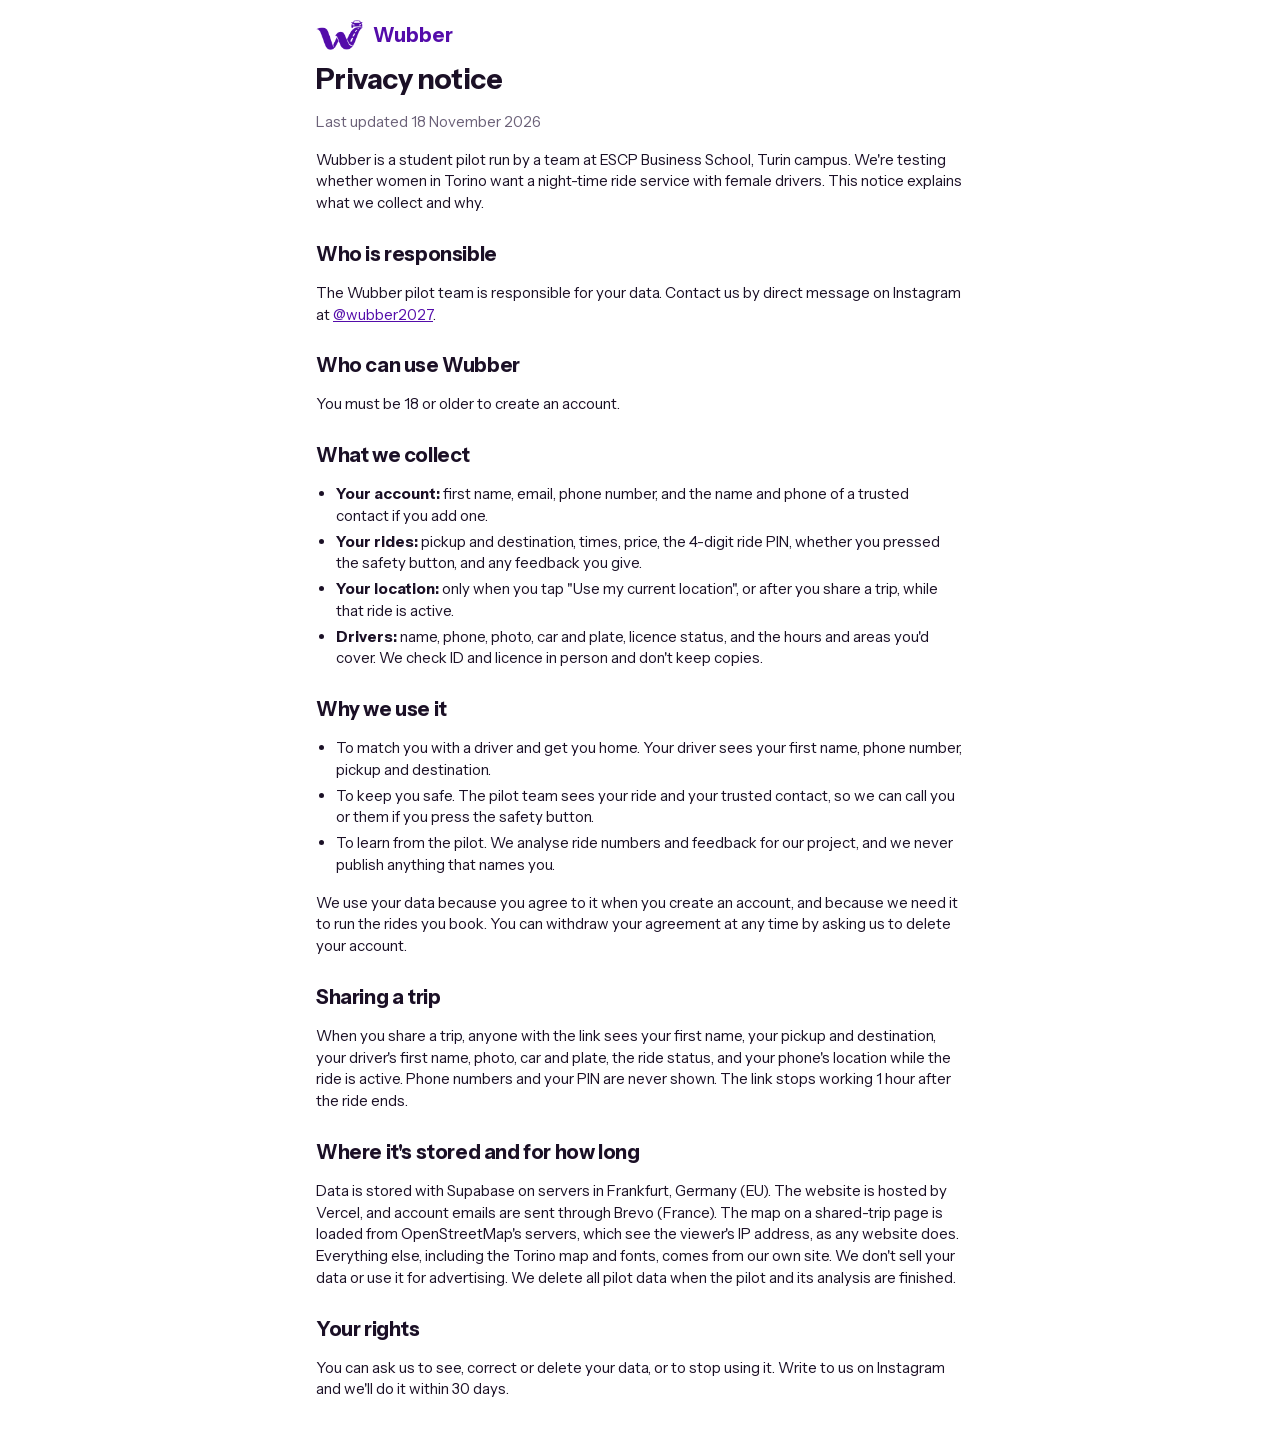
==== commit 70fa7ec8: "18+ confirmation at sign-up; privacy notice names Brevo and the OpenStreetMap map on shared trips Co" ====
--- a/privacy.html
+++ b/privacy.html
@@ -29,11 +29,14 @@
 
   <section class="body section" lang="en">
     <h1>Privacy notice</h1>
-    <p class="muted">Last updated 16 November 2026</p>
+    <p class="muted">Last updated 18 November 2026</p>
     <p>Wubber is a student pilot run by a team at ESCP Business School, Turin campus. We're testing whether women in Torino want a night-time ride service with female drivers. This notice explains what we collect and why.</p>
 
     <h2>Who is responsible</h2>
     <p>The Wubber pilot team is responsible for your data. Contact us by direct message on Instagram at <a href="https://www.instagram.com/wubber2027/" target="_blank" rel="noopener">@wubber2027</a>.</p>
+
+    <h2>Who can use Wubber</h2>
+    <p>You must be 18 or older to create an account.</p>
 
     <h2>What we collect</h2>
     <ul>
@@ -55,7 +58,7 @@
     <p>When you share a trip, anyone with the link sees your first name, your pickup and destination, your driver's first name, photo, car and plate, the ride status, and your phone's location while the ride is active. Phone numbers and your PIN are never shown. The link stops working 1 hour after the ride ends.</p>
 
     <h2>Where it's stored and for how long</h2>
-    <p>Data is stored with Supabase on servers in Frankfurt, Germany (EU). The website is hosted by Vercel. We don't sell your data or use it for advertising. We delete all pilot data when the pilot and its analysis are finished.</p>
+    <p>Data is stored with Supabase on servers in Frankfurt, Germany (EU). The website is hosted by Vercel, and account emails are sent through Brevo (France). The map on a shared-trip page is loaded from OpenStreetMap's servers, which see the viewer's IP address, as any website does. Everything else, including the Torino map and fonts, comes from our own site. We don't sell your data or use it for advertising. We delete all pilot data when the pilot and its analysis are finished.</p>
 
     <h2>Your rights</h2>
     <p>You can ask us to see, correct or delete your data, or to stop using it. Write to us on Instagram and we'll do it within 30 days.</p>
@@ -63,11 +66,14 @@
 
   <section class="body section" lang="it">
     <h1>Informativa sulla privacy</h1>
-    <p class="muted">Ultimo aggiornamento: 16 novembre 2026</p>
+    <p class="muted">Ultimo aggiornamento: 18 novembre 2026</p>
     <p>Wubber è un progetto pilota gestito da un gruppo di studenti di ESCP Business School, campus di Torino. Stiamo verificando se le donne a Torino desiderano un servizio di corse notturne con autiste donne. Questa informativa spiega quali dati raccogliamo e perché.</p>
 
     <h2>Chi è responsabile</h2>
     <p>Il team del progetto pilota Wubber è responsabile dei tuoi dati. Contattaci con un messaggio diretto su Instagram: <a href="https://www.instagram.com/wubber2027/" target="_blank" rel="noopener">@wubber2027</a>.</p>
+
+    <h2>Chi può usare Wubber</h2>
+    <p>Devi avere almeno 18 anni per creare un account.</p>
 
     <h2>Cosa raccogliamo</h2>
     <ul>
@@ -89,7 +95,7 @@
     <p>Quando condividi un viaggio, chi ha il link vede il tuo nome, partenza e destinazione, il nome, la foto, l'auto e la targa dell'autista, lo stato della corsa e la posizione del tuo telefono mentre la corsa è in corso. Numeri di telefono e PIN non vengono mai mostrati. Il link smette di funzionare 1 ora dopo la fine della corsa.</p>
 
     <h2>Dove sono conservati e per quanto</h2>
-    <p>I dati sono conservati da Supabase su server a Francoforte, in Germania (UE). Il sito è ospitato da Vercel. Non vendiamo i tuoi dati e non li usiamo per pubblicità. Cancelliamo tutti i dati del progetto quando il pilota e la sua analisi sono conclusi.</p>
+    <p>I dati sono conservati da Supabase su server a Francoforte, in Germania (UE). Il sito è ospitato da Vercel e le email dell'account sono inviate tramite Brevo (Francia). La mappa della pagina di un viaggio condiviso viene caricata dai server di OpenStreetMap, che vedono l'indirizzo IP di chi la apre, come qualsiasi sito. Tutto il resto, compresi la mappa di Torino e i caratteri, proviene dal nostro sito. Non vendiamo i tuoi dati e non li usiamo per pubblicità. Cancelliamo tutti i dati del progetto quando il pilota e la sua analisi sono conclusi.</p>
 
     <h2>I tuoi diritti</h2>
     <p>Puoi chiederci di vedere, correggere o cancellare i tuoi dati, o di smettere di usarli. Scrivici su Instagram e lo faremo entro 30 giorni.</p>
--- a/styles.css
+++ b/styles.css
@@ -547,3 +547,33 @@
 .car-mk::after { inset: 2px; border-color: #EE5C98; border-width: 2px; }
 .car-body { display: block; transition: transform .12s linear; filter: drop-shadow(0 2px 3px rgba(46, 18, 66, .35)); }
 @keyframes car-bob { 0%, 100% { transform: translateY(0); } 50% { transform: translateY(-1.5px); } }
+
+/* ---------- World map around Torino ---------- */
+.leaflet-container.has-world { background: var(--map-sea, #D3E0F0); }
+.soon-wrap { background: none; border: 0; }
+.soon { transform: translate(-50%, -50%); display: inline-flex; flex-direction: column; align-items: center; gap: 1px; padding: 4px 9px; border-radius: 10px; background: var(--bg); color: var(--ink); box-shadow: 0 2px 8px rgba(30, 10, 40, .18); white-space: nowrap; font-family: var(--font-body); line-height: 1.15; opacity: 0; transition: opacity .2s ease; }
+.soon b { font-size: 12.5px; font-weight: 700; }
+.soon span { font-size: 10.5px; color: var(--muted); font-weight: 600; letter-spacing: .02em; }
+.soon.live { background: var(--accent); color: var(--accent-ink); }
+.soon.live span { color: inherit; opacity: .85; }
+.leaflet-container.far .soon { opacity: 1; }
+.soon-chip { position: absolute; z-index: 650; left: 50%; top: calc(80px + env(safe-area-inset-top, 0px)); transform: translateX(-50%); padding: 7px 14px; border-radius: 999px; background: var(--bg); color: var(--ink); font-size: 13px; font-weight: 700; box-shadow: 0 2px 10px rgba(20, 10, 30, .2); white-space: nowrap; opacity: 0; pointer-events: none; transition: opacity .2s ease; }
+.leaflet-container.far .soon-chip { opacity: 1; }
+
+/* Blend the phone's status bar into the map: a soft fade at the top of the map in the bar's colour. */
+:root { --status-bg: #FFFFFF; }
+:root[data-theme="dark"] { --status-bg: #0E0A14; }
+.ride-screen::before { content: ""; position: absolute; z-index: 15; left: 0; right: 0; top: 0; height: calc(96px + env(safe-area-inset-top, 0px)); background: linear-gradient(to bottom, var(--status-bg) 0%, color-mix(in srgb, var(--status-bg) 70%, transparent) 35%, transparent 100%); pointer-events: none; }
+body.locked .ride-screen::before { display: none; }
+
+/* ---------- Small zoom buttons on the map ---------- */
+.zoom-ctl { position: absolute; z-index: 20; right: calc(14px + env(safe-area-inset-right, 0px)); top: calc(104px + env(safe-area-inset-top, 0px)); display: flex; flex-direction: column; border-radius: 14px; background: var(--bg); box-shadow: 0 2px 10px rgba(30, 10, 40, .18); overflow: hidden; }
+.zoom-ctl button { width: 40px; height: 40px; border: 0; background: none; color: var(--ink); display: grid; place-items: center; cursor: pointer; transition: background-color .15s ease; }
+.zoom-ctl button + button { border-top: 1px solid var(--line); }
+.zoom-ctl button:hover { background: var(--surface); }
+.zoom-ctl button:active { background: var(--surface-2); }
+body.locked .zoom-ctl { display: none; }
+@media (min-width: 900px) { .zoom-ctl { top: auto; bottom: 28px; } }
+/* Leaflet's zoom animation for our street canvas */
+.leaflet-zoom-animated { transform-origin: 0 0; }
+.leaflet-zoom-anim .leaflet-zoom-animated { transition: transform .25s cubic-bezier(0, 0, .25, 1); will-change: transform; }
